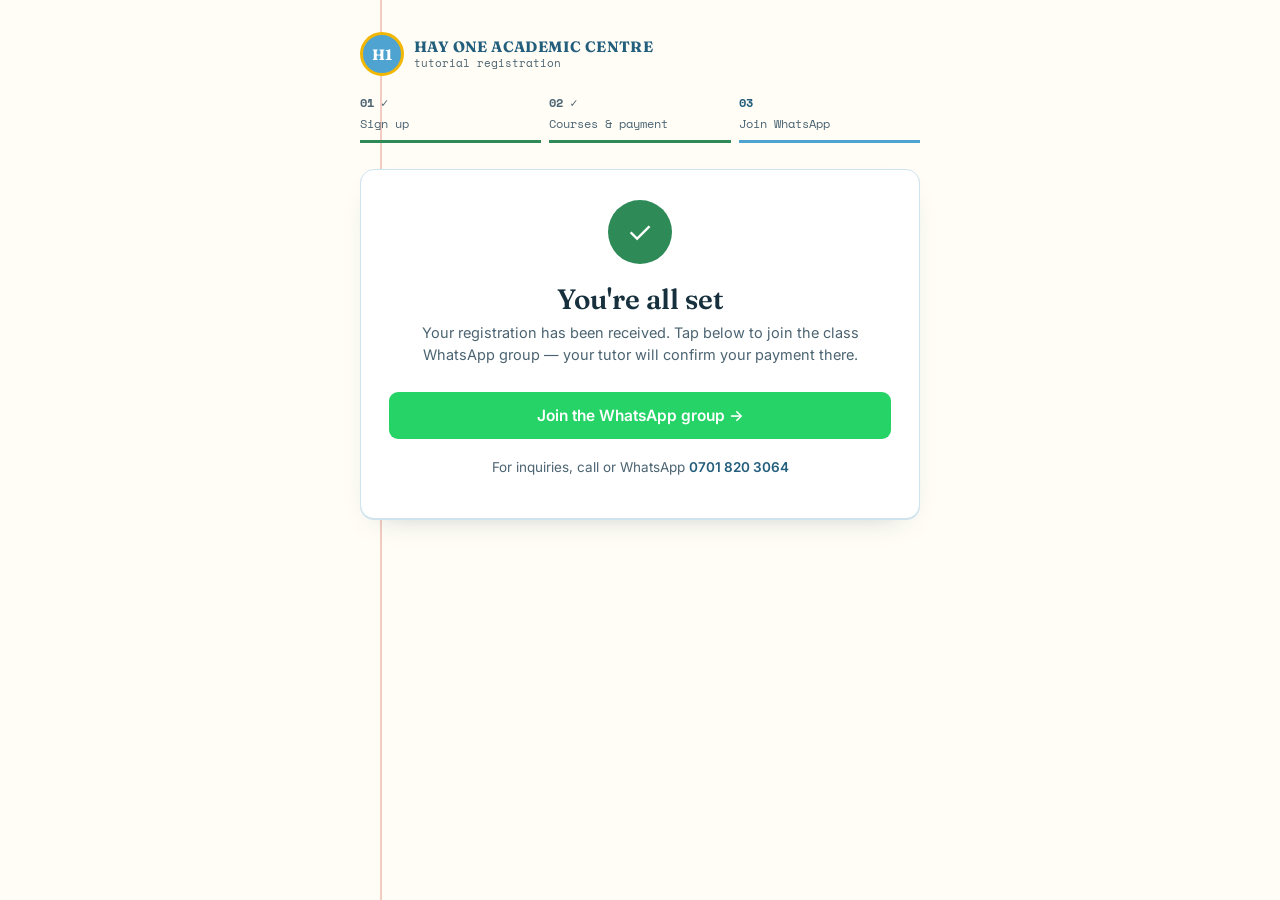
==== confirm.html @ d597ae84 "Initial site upload" ====
<!DOCTYPE html>
<html lang="en">
<head>
<meta charset="UTF-8">
<meta name="viewport" content="width=device-width, initial-scale=1.0">
<title>HAY ONE ACADEMIC CENTRE — You're In</title>
<link rel="stylesheet" href="styles.css">
</head>
<body>
<div class="wrap">

  <div class="eyebrow">
    <div class="crest">H1</div>
    <div class="brand">
      <span class="name">Hay One Academic Centre</span>
      <span class="tag">tutorial registration</span>
    </div>
  </div>

  <div class="steps">
    <div class="step done"><span class="num">01</span> Sign up</div>
    <div class="step done"><span class="num">02</span> Courses &amp; payment</div>
    <div class="step active"><span class="num">03</span> Join WhatsApp</div>
  </div>

  <div class="card center">
    <div class="check-circle">✓</div>
    <h1>You're all set</h1>
    <p class="sub" id="summary">Your registration has been received. Tap below to join the class WhatsApp group — your tutor will confirm your payment there.</p>

    <a href="#" class="btn wa-btn" id="waBtn" target="_blank" rel="noopener">Join the WhatsApp group →</a>

    <p class="inquiry">For inquiries, call or WhatsApp <a href="tel:07018203064">0701 820 3064</a></p>
  </div>
</div>

<script>
const name = sessionStorage.getItem('h1_name') || '';
const courses = JSON.parse(sessionStorage.getItem('h1_courses') || '[]');
const department = ['GST/ENT/GNS/EDU', ...courses].join(', ');

if(name){
  document.getElementById('summary').textContent =
    'Thanks, ' + name + '! Your registration has been received. Tap below to join the class WhatsApp group — your tutor will confirm your payment there.';
}

const message = `Hello, I just subscribed to HAY ONE ACADEMIC CENTRE. My name is ${name || '___'}, and my department is ${department || '___'}.`;
const waLink = 'https://wa.me/2347018203064?text=' + encodeURIComponent(message);
document.getElementById('waBtn').href = waLink;
</script>
</body>
</html>
---- styles.css ----
@import url('https://fonts.googleapis.com/css2?family=Fraunces:ital,opsz,wght@0,9..144,500;0,9..144,600;0,9..144,700;1,9..144,500&family=Inter:wght@400;500;600;700&family=Space+Mono:wght@400;700&display=swap');

:root{
  --sky:        #4FA3D1;
  --sky-deep:   #235E7C;
  --sky-pale:   #E7F3FA;
  --yellow:     #FCE38A;
  --yellow-deep:#F2B705;
  --ink:        #17303D;
  --ink-soft:   #4C6472;
  --paper:      #FFFDF6;
  --line:       #CFE3EE;
  --margin:     #D9705C;
  --ok:         #2E8B57;

  --font-display: 'Fraunces', serif;
  --font-body: 'Inter', sans-serif;
  --font-mono: 'Space Mono', monospace;
}

*{box-sizing:border-box;}
html,body{margin:0;padding:0;}

body{
  font-family: var(--font-body);
  color: var(--ink);
  background:
    linear-gradient(var(--paper), var(--paper)),
    repeating-linear-gradient(
      to bottom,
      transparent 0px,
      transparent 35px,
      var(--line) 36px
    );
  background-color: var(--paper);
  min-height: 100vh;
  display:flex;
  flex-direction:column;
  align-items:center;
  padding: 32px 16px 64px;
  position:relative;
}

/* ruled-paper margin line, page-wide, sits behind the card */
body::before{
  content:"";
  position:fixed;
  top:0; bottom:0;
  left:calc(50% - 260px);
  width:2px;
  background: var(--margin);
  opacity:0.35;
  z-index:0;
}
@media (max-width: 640px){
  body::before{ left:28px; }
}

.wrap{
  width:100%;
  max-width: 560px;
  position:relative;
  z-index:1;
}

.eyebrow{
  display:flex;
  align-items:center;
  gap:10px;
  margin-bottom: 18px;
}

.crest{
  width:44px;height:44px;
  border-radius:50%;
  background: var(--sky);
  color:#fff;
  display:flex;align-items:center;justify-content:center;
  font-family: var(--font-display);
  font-weight:700;
  font-size:15px;
  letter-spacing:0.5px;
  flex-shrink:0;
  border: 3px solid var(--yellow-deep);
}

.brand{
  display:flex;
  flex-direction:column;
  line-height:1.1;
}
.brand .name{
  font-family: var(--font-display);
  font-weight:700;
  font-size: 15px;
  letter-spacing:0.4px;
  color: var(--sky-deep);
  text-transform:uppercase;
}
.brand .tag{
  font-family: var(--font-mono);
  font-size:11px;
  color: var(--ink-soft);
  margin-top:2px;
}

.steps{
  display:flex;
  gap:8px;
  margin-bottom:26px;
  font-family: var(--font-mono);
  font-size:12px;
}
.step{
  flex:1;
  padding-bottom:8px;
  border-bottom: 3px solid var(--line);
  color: var(--ink-soft);
  display:flex;
  flex-direction:column;
  gap:4px;
}
.step .num{
  font-weight:700;
  color: var(--ink-soft);
}
.step.active{
  border-bottom-color: var(--sky);
}
.step.active .num{ color: var(--sky-deep); }
.step.done{
  border-bottom-color: var(--ok);
}
.step.done .num::after{
  content: " ✓";
}

.card{
  background: #fff;
  border: 1px solid var(--line);
  border-radius: 14px;
  padding: 30px 28px;
  box-shadow: 0 1px 0 var(--line), 0 12px 30px -20px rgba(23,48,61,0.35);
}

h1{
  font-family: var(--font-display);
  font-size: 28px;
  font-weight:600;
  margin: 0 0 6px;
  color: var(--ink);
}
.sub{
  color: var(--ink-soft);
  font-size:14.5px;
  margin: 0 0 26px;
  line-height:1.5;
}

label{
  display:block;
  font-family: var(--font-mono);
  font-size:11.5px;
  text-transform:uppercase;
  letter-spacing:0.5px;
  color: var(--sky-deep);
  margin-bottom:6px;
  margin-top:18px;
}
label:first-of-type{ margin-top:0; }

input[type="text"],
input[type="tel"],
input[type="email"]{
  width:100%;
  font-family: var(--font-body);
  font-size:15px;
  padding: 12px 14px;
  border: 1.5px solid var(--line);
  border-radius: 8px;
  background: var(--sky-pale);
  color: var(--ink);
  outline:none;
  transition: border-color .15s ease, background .15s ease;
}
input:focus-visible{
  border-color: var(--sky);
  background: #fff;
}
input::placeholder{ color:#93A8B3; }

.file-drop{
  border: 1.5px dashed var(--sky);
  border-radius: 10px;
  background: var(--sky-pale);
  padding: 22px 16px;
  text-align:center;
  cursor:pointer;
  position:relative;
}
.file-drop input[type="file"]{
  position:absolute; inset:0; opacity:0; cursor:pointer;
}
.file-drop .hint{
  font-size:13px;
  color: var(--ink-soft);
}
.file-drop .filename{
  font-family: var(--font-mono);
  font-size:12.5px;
  color: var(--sky-deep);
  margin-top:6px;
  word-break:break-all;
}

button[type="submit"], .btn{
  width:100%;
  margin-top:26px;
  padding: 14px 18px;
  font-family: var(--font-body);
  font-weight:600;
  font-size:15.5px;
  border:none;
  border-radius:9px;
  background: var(--sky-deep);
  color:#fff;
  cursor:pointer;
  transition: transform .1s ease, background .15s ease;
  display:flex;
  align-items:center;
  justify-content:center;
  gap:8px;
  text-decoration:none;
}
button[type="submit"]:hover, .btn:hover{ background: var(--sky); }
button[type="submit"]:active{ transform: scale(0.99); }
button[type="submit"]:disabled{ background:#9db8c4; cursor:not-allowed; }

.btn.yellow{
  background: var(--yellow-deep);
  color: var(--ink);
}
.btn.yellow:hover{ background: var(--yellow); }

.error{
  color:#B0392B;
  font-size:13px;
  margin-top:8px;
  font-family: var(--font-mono);
  display:none;
}
.error.show{ display:block; }

.status{
  font-size:13.5px;
  margin-top:14px;
  text-align:center;
  color: var(--ink-soft);
  display:none;
}
.status.show{ display:block; }

/* course chips */
.free-chip{
  display:flex;
  align-items:center;
  justify-content:space-between;
  background: var(--sky-pale);
  border: 1.5px solid var(--sky);
  border-radius:9px;
  padding: 12px 14px;
  margin-bottom:16px;
}
.free-chip .lbl{
  font-family: var(--font-mono);
  font-size:13.5px;
  color: var(--ink);
}
.free-chip .badge{
  font-family: var(--font-mono);
  font-size:10.5px;
  background: var(--yellow-deep);
  color: var(--ink);
  padding:3px 8px;
  border-radius:20px;
  font-weight:700;
  letter-spacing:0.5px;
}

.course-grid{
  display:grid;
  grid-template-columns: 1fr 1fr;
  gap:10px;
  margin-top:4px;
}
@media (max-width:420px){
  .course-grid{ grid-template-columns: 1fr; }
}
.course-opt{
  border: 1.5px solid var(--line);
  border-radius:9px;
  padding: 11px 12px;
  display:flex;
  align-items:center;
  gap:10px;
  cursor:pointer;
  transition: border-color .12s ease, background .12s ease;
}
.course-opt:hover{ border-color: var(--sky); }
.course-opt input{ accent-color: var(--sky-deep); width:16px; height:16px; }
.course-opt .code{
  font-family: var(--font-mono);
  font-size:13.5px;
}
.course-opt.checked{
  border-color: var(--sky-deep);
  background: var(--sky-pale);
}

.price-row{
  display:flex;
  align-items:baseline;
  justify-content:space-between;
  background: var(--yellow);
  border-radius:9px;
  padding: 14px 16px;
  margin: 22px 0 4px;
}
.price-row .label{
  font-family: var(--font-mono);
  font-size:12px;
  color: var(--ink);
}
.price-row .amount{
  font-family: var(--font-display);
  font-weight:700;
  font-size:22px;
  color: var(--ink);
}

.pay-details{
  background: var(--sky-pale);
  border-radius:9px;
  padding:16px;
  margin-top:18px;
}
.pay-details .row{
  display:flex;
  justify-content:space-between;
  align-items:center;
  padding:7px 0;
  border-bottom:1px dashed var(--line);
  font-size:14px;
}
.pay-details .row:last-child{ border-bottom:none; }
.pay-details .k{ color: var(--ink-soft); font-family: var(--font-mono); font-size:12px; }
.pay-details .v{ font-weight:600; }
.copy-btn{
  background:none;
  border: 1px solid var(--sky-deep);
  color: var(--sky-deep);
  font-family: var(--font-mono);
  font-size:11px;
  padding:4px 9px;
  border-radius:6px;
  cursor:pointer;
}
.copy-btn:hover{ background: var(--sky-deep); color:#fff; }

.footer-note{
  text-align:center;
  font-size:12.5px;
  color: var(--ink-soft);
  margin-top:22px;
  line-height:1.6;
}
.footer-note a{ color: var(--sky-deep); }

/* confirmation page */
.check-circle{
  width:64px;height:64px;
  border-radius:50%;
  background: var(--ok);
  color:#fff;
  display:flex;align-items:center;justify-content:center;
  font-size:30px;
  margin: 0 auto 18px;
}
.center{ text-align:center; }

.wa-btn{
  background:#25D366;
}
.wa-btn:hover{ background:#1EBE5A; }

.inquiry{
  text-align:center;
  margin-top:20px;
  font-size:13.5px;
  color: var(--ink-soft);
}
.inquiry a{ color: var(--sky-deep); font-weight:600; text-decoration:none; }
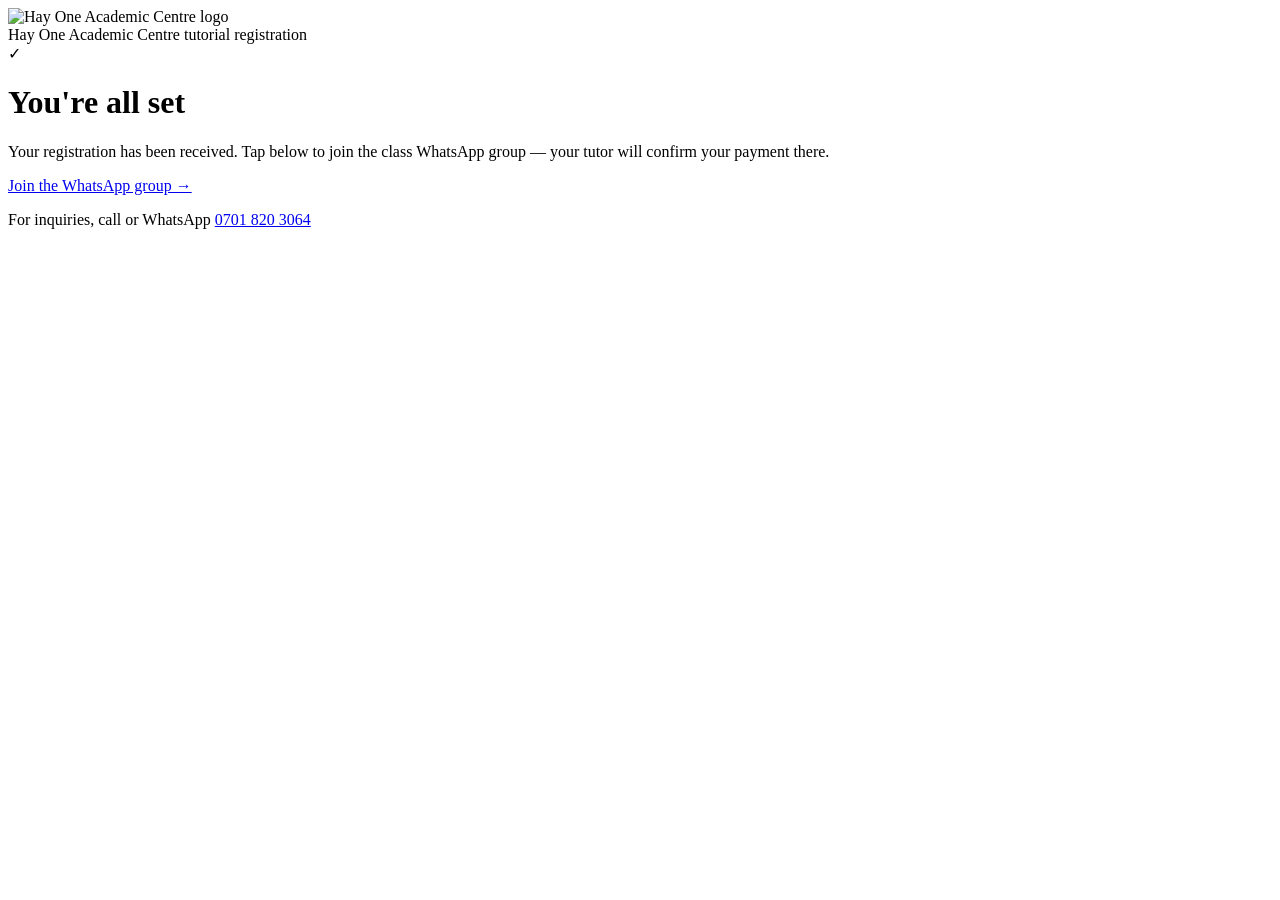
==== commit 2d669e1e: "Rename confirm (1).html to confirm.html" ====
--- a/confirm.html
+++ b/confirm.html
@@ -10,17 +10,11 @@
 <div class="wrap">
 
   <div class="eyebrow">
-    <div class="crest">H1</div>
+    <div class="crest"><img src="assets/logo.png" alt="Hay One Academic Centre logo"></div>
     <div class="brand">
       <span class="name">Hay One Academic Centre</span>
       <span class="tag">tutorial registration</span>
     </div>
-  </div>
-
-  <div class="steps">
-    <div class="step done"><span class="num">01</span> Sign up</div>
-    <div class="step done"><span class="num">02</span> Courses &amp; payment</div>
-    <div class="step active"><span class="num">03</span> Join WhatsApp</div>
   </div>
 
   <div class="card center">
@@ -36,8 +30,7 @@
 
 <script>
 const name = sessionStorage.getItem('h1_name') || '';
-const courses = JSON.parse(sessionStorage.getItem('h1_courses') || '[]');
-const department = ['GST/ENT/GNS/EDU', ...courses].join(', ');
+const department = sessionStorage.getItem('h1_department') || '';
 
 if(name){
   document.getElementById('summary').textContent =
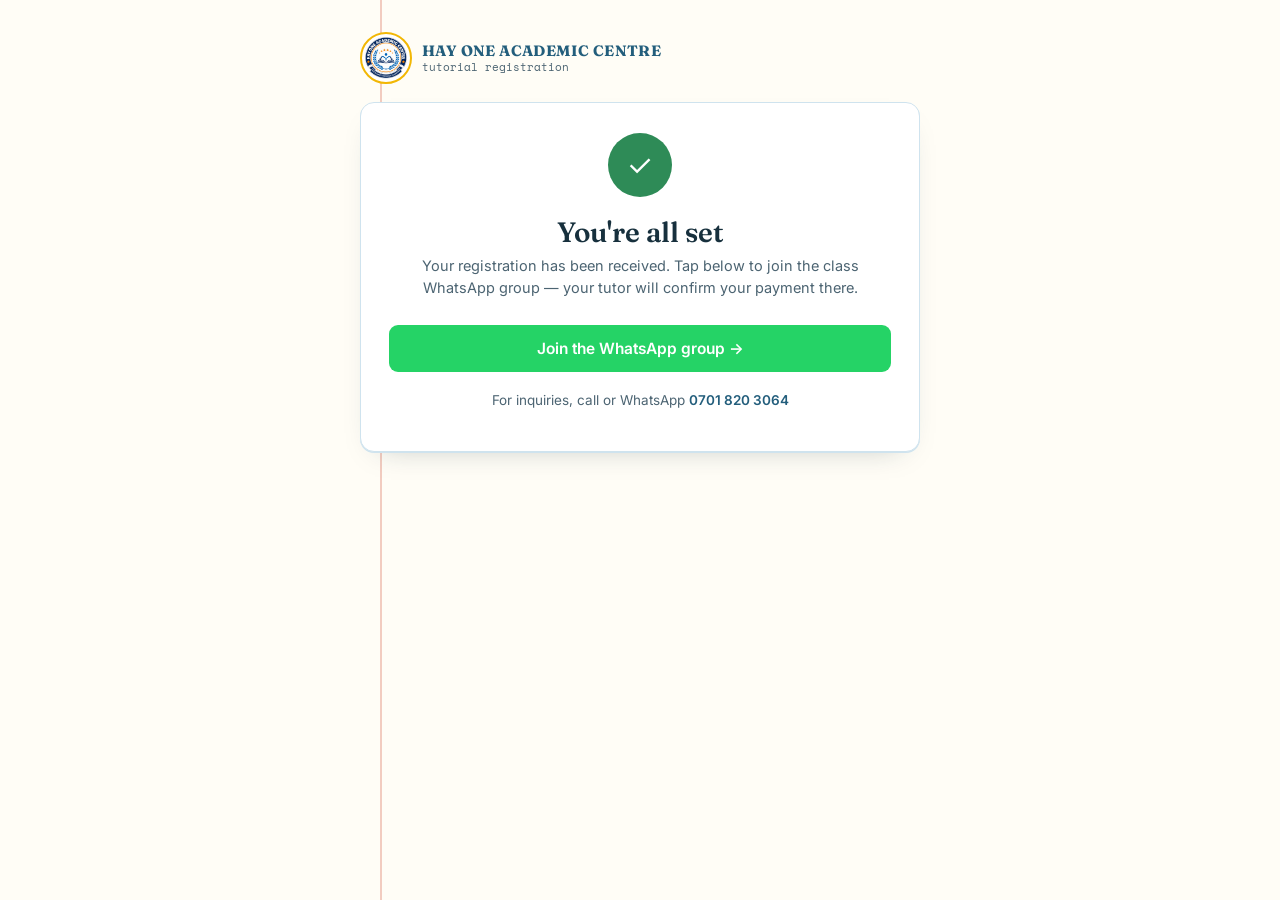
==== commit dfefad43: "update" ====
--- a/confirm.html
+++ b/confirm.html
@@ -10,7 +10,7 @@
 <div class="wrap">
 
   <div class="eyebrow">
-    <div class="crest"><img src="assets/logo.png" alt="Hay One Academic Centre logo"></div>
+    <div class="crest"><img src="logo.png" alt="Hay One Academic Centre logo"></div>
     <div class="brand">
       <span class="name">Hay One Academic Centre</span>
       <span class="tag">tutorial registration</span>
--- a/styles.css
+++ b/styles.css
@@ -0,0 +1,457 @@
+@import url('https://fonts.googleapis.com/css2?family=Fraunces:ital,opsz,wght@0,9..144,500;0,9..144,600;0,9..144,700;1,9..144,500&family=Inter:wght@400;500;600;700&family=Space+Mono:wght@400;700&display=swap');
+
+:root{
+  --sky:        #4FA3D1;
+  --sky-deep:   #235E7C;
+  --sky-pale:   #E7F3FA;
+  --yellow:     #FCE38A;
+  --yellow-deep:#F2B705;
+  --ink:        #17303D;
+  --ink-soft:   #4C6472;
+  --paper:      #FFFDF6;
+  --line:       #CFE3EE;
+  --margin:     #D9705C;
+  --ok:         #2E8B57;
+
+  --font-display: 'Fraunces', serif;
+  --font-body: 'Inter', sans-serif;
+  --font-mono: 'Space Mono', monospace;
+}
+
+*{box-sizing:border-box;}
+html,body{margin:0;padding:0;}
+
+body{
+  font-family: var(--font-body);
+  color: var(--ink);
+  background:
+    linear-gradient(var(--paper), var(--paper)),
+    repeating-linear-gradient(
+      to bottom,
+      transparent 0px,
+      transparent 35px,
+      var(--line) 36px
+    );
+  background-color: var(--paper);
+  min-height: 100vh;
+  display:flex;
+  flex-direction:column;
+  align-items:center;
+  padding: 32px 16px 64px;
+  position:relative;
+}
+
+/* ruled-paper margin line, page-wide, sits behind the card */
+body::before{
+  content:"";
+  position:fixed;
+  top:0; bottom:0;
+  left:calc(50% - 260px);
+  width:2px;
+  background: var(--margin);
+  opacity:0.35;
+  z-index:0;
+}
+@media (max-width: 640px){
+  body::before{ left:28px; }
+}
+
+.wrap{
+  width:100%;
+  max-width: 560px;
+  position:relative;
+  z-index:1;
+}
+
+.eyebrow{
+  display:flex;
+  align-items:center;
+  gap:10px;
+  margin-bottom: 18px;
+}
+
+.crest{
+  width:52px;height:52px;
+  border-radius:50%;
+  background: #fff;
+  display:flex;align-items:center;justify-content:center;
+  flex-shrink:0;
+  border: 2px solid var(--yellow-deep);
+  overflow:hidden;
+}
+.crest img{
+  width:100%;
+  height:100%;
+  object-fit: contain;
+}
+
+.banner-wrap{
+  width:100%;
+  border-radius:14px;
+  overflow:hidden;
+  margin-bottom:22px;
+  border:1px solid var(--line);
+  box-shadow: 0 12px 30px -20px rgba(23,48,61,0.35);
+}
+.banner-wrap img{
+  width:100%;
+  display:block;
+}
+
+.level-section{
+  margin-bottom: 22px;
+}
+.level-pills{
+  display:flex;
+  flex-wrap:wrap;
+  gap:8px;
+  margin-top:6px;
+}
+.level-pill{
+  flex:1;
+  min-width:70px;
+  text-align:center;
+  border: 1.5px solid var(--line);
+  border-radius: 20px;
+  padding: 10px 8px;
+  cursor:pointer;
+  font-family: var(--font-mono);
+  font-size:13px;
+  transition: border-color .12s ease, background .12s ease;
+}
+.level-pill input{
+  position:absolute;
+  opacity:0;
+  pointer-events:none;
+}
+.level-pill.checked{
+  border-color: var(--sky-deep);
+  background: var(--sky-pale);
+  font-weight:700;
+  color: var(--sky-deep);
+}
+
+.free-note{
+  font-size:12.5px;
+  color: var(--ink-soft);
+  margin: -6px 0 16px;
+  font-family: var(--font-mono);
+}
+.course-opt.free{
+  border-color: var(--yellow-deep);
+  background: #FFFBEE;
+  cursor:default;
+}
+.course-opt .free-tag{
+  font-family: var(--font-mono);
+  font-size:9.5px;
+  background: var(--yellow-deep);
+  color: var(--ink);
+  padding:2px 6px;
+  border-radius:12px;
+  font-weight:700;
+  margin-left:auto;
+}
+
+.price-note{
+  font-size:12.5px;
+  color: var(--ink-soft);
+  margin-top:8px;
+  line-height:1.6;
+}
+.price-note strong{ color: var(--ink); }
+.extra-note{
+  display:none;
+  background: var(--yellow);
+  border-radius:8px;
+  padding:10px 12px;
+  font-size:13px;
+  margin-top:10px;
+}
+.extra-note.show{ display:block; }
+
+.brand{
+  display:flex;
+  flex-direction:column;
+  line-height:1.1;
+}
+.brand .name{
+  font-family: var(--font-display);
+  font-weight:700;
+  font-size: 15px;
+  letter-spacing:0.4px;
+  color: var(--sky-deep);
+  text-transform:uppercase;
+}
+.brand .tag{
+  font-family: var(--font-mono);
+  font-size:11px;
+  color: var(--ink-soft);
+  margin-top:2px;
+}
+
+.card{
+  background: #fff;
+  border: 1px solid var(--line);
+  border-radius: 14px;
+  padding: 30px 28px;
+  box-shadow: 0 1px 0 var(--line), 0 12px 30px -20px rgba(23,48,61,0.35);
+}
+
+h1{
+  font-family: var(--font-display);
+  font-size: 28px;
+  font-weight:600;
+  margin: 0 0 6px;
+  color: var(--ink);
+}
+.sub{
+  color: var(--ink-soft);
+  font-size:14.5px;
+  margin: 0 0 26px;
+  line-height:1.5;
+}
+
+label{
+  display:block;
+  font-family: var(--font-mono);
+  font-size:11.5px;
+  text-transform:uppercase;
+  letter-spacing:0.5px;
+  color: var(--sky-deep);
+  margin-bottom:6px;
+  margin-top:18px;
+}
+label:first-of-type{ margin-top:0; }
+
+input[type="text"],
+input[type="tel"],
+input[type="email"]{
+  width:100%;
+  font-family: var(--font-body);
+  font-size:15px;
+  padding: 12px 14px;
+  border: 1.5px solid var(--line);
+  border-radius: 8px;
+  background: var(--sky-pale);
+  color: var(--ink);
+  outline:none;
+  transition: border-color .15s ease, background .15s ease;
+}
+input:focus-visible{
+  border-color: var(--sky);
+  background: #fff;
+}
+input::placeholder{ color:#93A8B3; }
+
+.file-drop{
+  border: 1.5px dashed var(--sky);
+  border-radius: 10px;
+  background: var(--sky-pale);
+  padding: 22px 16px;
+  text-align:center;
+  cursor:pointer;
+  position:relative;
+}
+.file-drop input[type="file"]{
+  position:absolute; inset:0; opacity:0; cursor:pointer;
+}
+.file-drop .hint{
+  font-size:13px;
+  color: var(--ink-soft);
+}
+.file-drop .filename{
+  font-family: var(--font-mono);
+  font-size:12.5px;
+  color: var(--sky-deep);
+  margin-top:6px;
+  word-break:break-all;
+}
+
+button[type="submit"], .btn{
+  width:100%;
+  margin-top:26px;
+  padding: 14px 18px;
+  font-family: var(--font-body);
+  font-weight:600;
+  font-size:15.5px;
+  border:none;
+  border-radius:9px;
+  background: var(--sky-deep);
+  color:#fff;
+  cursor:pointer;
+  transition: transform .1s ease, background .15s ease;
+  display:flex;
+  align-items:center;
+  justify-content:center;
+  gap:8px;
+  text-decoration:none;
+}
+button[type="submit"]:hover, .btn:hover{ background: var(--sky); }
+button[type="submit"]:active{ transform: scale(0.99); }
+button[type="submit"]:disabled{ background:#9db8c4; cursor:not-allowed; }
+
+.btn.yellow{
+  background: var(--yellow-deep);
+  color: var(--ink);
+}
+.btn.yellow:hover{ background: var(--yellow); }
+
+.error{
+  color:#B0392B;
+  font-size:13px;
+  margin-top:8px;
+  font-family: var(--font-mono);
+  display:none;
+}
+.error.show{ display:block; }
+
+.status{
+  font-size:13.5px;
+  margin-top:14px;
+  text-align:center;
+  color: var(--ink-soft);
+  display:none;
+}
+.status.show{ display:block; }
+
+/* course chips */
+.free-chip{
+  display:flex;
+  align-items:center;
+  justify-content:space-between;
+  background: var(--sky-pale);
+  border: 1.5px solid var(--sky);
+  border-radius:9px;
+  padding: 12px 14px;
+  margin-bottom:16px;
+}
+.free-chip .lbl{
+  font-family: var(--font-mono);
+  font-size:13.5px;
+  color: var(--ink);
+}
+.free-chip .badge{
+  font-family: var(--font-mono);
+  font-size:10.5px;
+  background: var(--yellow-deep);
+  color: var(--ink);
+  padding:3px 8px;
+  border-radius:20px;
+  font-weight:700;
+  letter-spacing:0.5px;
+}
+
+.course-grid{
+  display:grid;
+  grid-template-columns: 1fr 1fr;
+  gap:10px;
+  margin-top:4px;
+}
+@media (max-width:420px){
+  .course-grid{ grid-template-columns: 1fr; }
+}
+.course-opt{
+  border: 1.5px solid var(--line);
+  border-radius:9px;
+  padding: 11px 12px;
+  display:flex;
+  align-items:center;
+  gap:10px;
+  cursor:pointer;
+  transition: border-color .12s ease, background .12s ease;
+}
+.course-opt:hover{ border-color: var(--sky); }
+.course-opt input{ accent-color: var(--sky-deep); width:16px; height:16px; }
+.course-opt .code{
+  font-family: var(--font-mono);
+  font-size:13.5px;
+}
+.course-opt.checked{
+  border-color: var(--sky-deep);
+  background: var(--sky-pale);
+}
+
+.price-row{
+  display:flex;
+  align-items:baseline;
+  justify-content:space-between;
+  background: var(--yellow);
+  border-radius:9px;
+  padding: 14px 16px;
+  margin: 22px 0 4px;
+}
+.price-row .label{
+  font-family: var(--font-mono);
+  font-size:12px;
+  color: var(--ink);
+}
+.price-row .amount{
+  font-family: var(--font-display);
+  font-weight:700;
+  font-size:22px;
+  color: var(--ink);
+}
+
+.pay-details{
+  background: var(--sky-pale);
+  border-radius:9px;
+  padding:16px;
+  margin-top:18px;
+}
+.pay-details .row{
+  display:flex;
+  justify-content:space-between;
+  align-items:center;
+  padding:7px 0;
+  border-bottom:1px dashed var(--line);
+  font-size:14px;
+}
+.pay-details .row:last-child{ border-bottom:none; }
+.pay-details .k{ color: var(--ink-soft); font-family: var(--font-mono); font-size:12px; }
+.pay-details .v{ font-weight:600; }
+.copy-btn{
+  background:none;
+  border: 1px solid var(--sky-deep);
+  color: var(--sky-deep);
+  font-family: var(--font-mono);
+  font-size:11px;
+  padding:4px 9px;
+  border-radius:6px;
+  cursor:pointer;
+}
+.copy-btn:hover{ background: var(--sky-deep); color:#fff; }
+
+.footer-note{
+  text-align:center;
+  font-size:12.5px;
+  color: var(--ink-soft);
+  margin-top:22px;
+  line-height:1.6;
+}
+.footer-note a{ color: var(--sky-deep); }
+
+/* confirmation page */
+.check-circle{
+  width:64px;height:64px;
+  border-radius:50%;
+  background: var(--ok);
+  color:#fff;
+  display:flex;align-items:center;justify-content:center;
+  font-size:30px;
+  margin: 0 auto 18px;
+}
+.center{ text-align:center; }
+
+.wa-btn{
+  background:#25D366;
+}
+.wa-btn:hover{ background:#1EBE5A; }
+
+.inquiry{
+  text-align:center;
+  margin-top:20px;
+  font-size:13.5px;
+  color: var(--ink-soft);
+}
+.inquiry a{ color: var(--sky-deep); font-weight:600; text-decoration:none; }
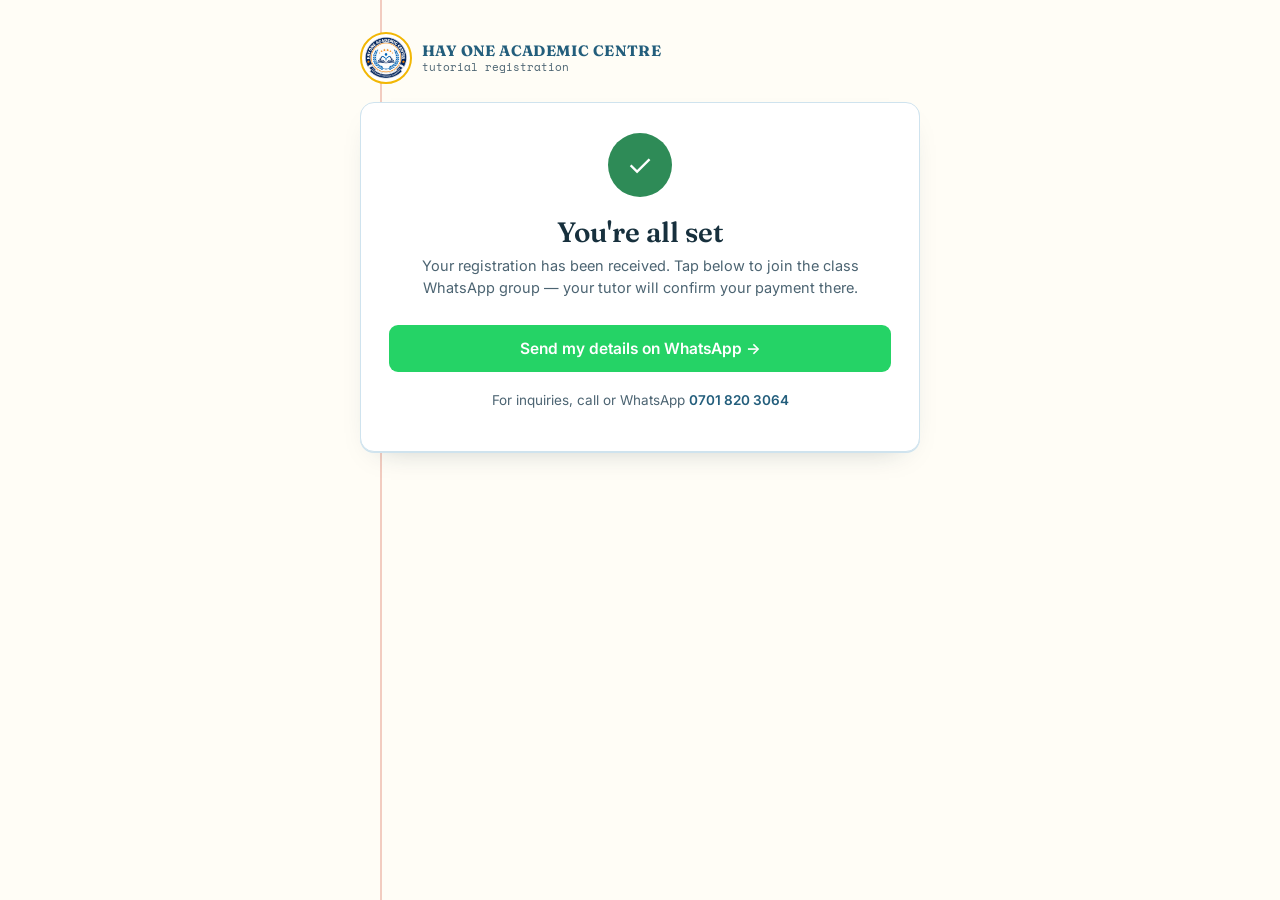
==== commit 0b45146f: "new changes" ====
--- a/confirm.html
+++ b/confirm.html
@@ -22,7 +22,7 @@
     <h1>You're all set</h1>
     <p class="sub" id="summary">Your registration has been received. Tap below to join the class WhatsApp group — your tutor will confirm your payment there.</p>
 
-    <a href="#" class="btn wa-btn" id="waBtn" target="_blank" rel="noopener">Join the WhatsApp group →</a>
+    <a href="#" class="btn wa-btn" id="waBtn" target="_blank" rel="noopener">Send my details on WhatsApp →</a>
 
     <p class="inquiry">For inquiries, call or WhatsApp <a href="tel:07018203064">0701 820 3064</a></p>
   </div>
@@ -30,14 +30,29 @@
 
 <script>
 const name = sessionStorage.getItem('h1_name') || '';
+const phone = sessionStorage.getItem('h1_phone') || '';
+const email = sessionStorage.getItem('h1_email') || '';
 const department = sessionStorage.getItem('h1_department') || '';
+const classType = sessionStorage.getItem('h1_classType') || '';
+const level = sessionStorage.getItem('h1_level') || '';
+const courses = JSON.parse(sessionStorage.getItem('h1_courses') || '[]');
+const subjects = ['GST', 'ENT', 'GNS', 'EDU (free)'].join(', ') + (courses.length ? ', ' + courses.join(', ') : '');
 
 if(name){
   document.getElementById('summary').textContent =
-    'Thanks, ' + name + '! Your registration has been received. Tap below to join the class WhatsApp group — your tutor will confirm your payment there.';
+    'Thanks, ' + name + '! Your registration has been received. Tap below to send your details to your tutor on WhatsApp — they will confirm your payment there.';
 }
 
-const message = `Hello, I just subscribed to HAY ONE ACADEMIC CENTRE. My name is ${name || '___'}, and my department is ${department || '___'}.`;
+const message =
+`Hello, I just subscribed to HAY ONE ACADEMIC CENTRE.
+Name: ${name || '___'}
+Phone: ${phone || '___'}
+Email: ${email || '___'}
+Department: ${department || '___'}
+Class type: ${classType || '___'}
+Level: ${level || '___'}
+Courses: ${subjects || '___'}`;
+
 const waLink = 'https://wa.me/2347018203064?text=' + encodeURIComponent(message);
 document.getElementById('waBtn').href = waLink;
 </script>
